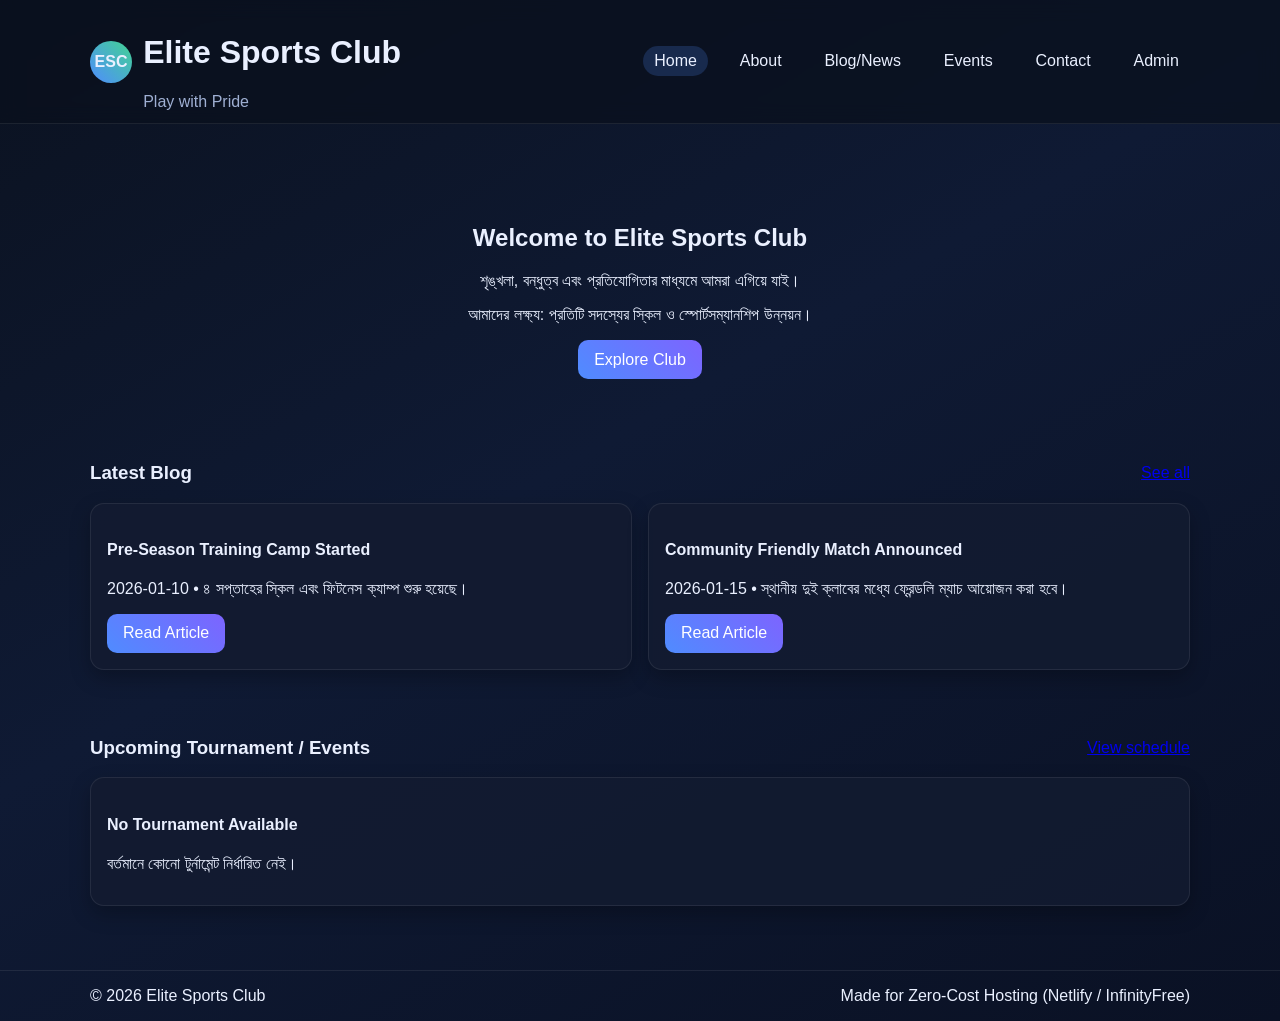
==== index.html @ b6695c3d "Create full club website starter template with admin demo" ====
<!DOCTYPE html>
<html lang="bn">
  <head>
    <meta charset="UTF-8" />
    <meta name="viewport" content="width=device-width, initial-scale=1.0" />
    <title>Elite Sports Club | Home</title>
    <link rel="stylesheet" href="assets/css/style.css" />
  </head>
  <body>
    <!-- হেডার: লোগো, ক্লাবের নাম এবং নেভিগেশন মেনু -->
    <header class="site-header glass">
      <div class="container header-wrap">
        <a class="brand" href="index.html">
          <div class="logo">ESC</div>
          <div>
            <h1>Elite Sports Club</h1>
            <p class="subtitle">Play with Pride</p>
          </div>
        </a>

        <button class="menu-btn" id="menuBtn" aria-label="Toggle menu">☰</button>
        <nav id="mainNav" class="nav-links">
          <a href="index.html" class="active">Home</a>
          <a href="pages/about/about.html">About</a>
          <a href="pages/blogs/blogs.html">Blog/News</a>
          <a href="pages/events/events.html">Events</a>
          <a href="pages/contact.html">Contact</a>
          <a href="pages/admin/login.html">Admin</a>
        </nav>
      </div>
    </header>

    <main>
      <!-- হিরো সেকশন: ক্লাব পরিচিতি ও ২ লাইনের স্লোগান -->
      <section class="hero">
        <div class="container hero-inner fade-in">
          <h2>Welcome to Elite Sports Club</h2>
          <p>শৃঙ্খলা, বন্ধুত্ব এবং প্রতিযোগিতার মাধ্যমে আমরা এগিয়ে যাই।</p>
          <p>আমাদের লক্ষ্য: প্রতিটি সদস্যের স্কিল ও স্পোর্টসম্যানশিপ উন্নয়ন।</p>
          <a class="btn" href="pages/about/about.html">Explore Club</a>
        </div>
      </section>

      <!-- সর্বশেষ ব্লগ: JSON থেকে ডাইনামিকভাবে সর্বশেষ ৩টি পোস্ট দেখানো হবে -->
      <section class="section container">
        <div class="section-title-row">
          <h3>Latest Blog</h3>
          <a href="pages/blogs/blogs.html">See all</a>
        </div>
        <div id="latestBlogs" class="card-grid"></div>
      </section>

      <!-- আসন্ন টুর্নামেন্ট: না থাকলে “No Tournament Available” -->
      <section class="section container">
        <div class="section-title-row">
          <h3>Upcoming Tournament / Events</h3>
          <a href="pages/events/events.html">View schedule</a>
        </div>
        <div id="upcomingEvents" class="card-grid"></div>
      </section>
    </main>

    <footer class="site-footer">
      <div class="container footer-wrap">
        <p>© <span id="year"></span> Elite Sports Club</p>
        <p>Made for Zero-Cost Hosting (Netlify / InfinityFree)</p>
      </div>
    </footer>

    <script src="assets/js/script.js"></script>
  </body>
</html>
---- assets/css/style.css ----
:root {
  --bg: #0b1220;
  --card: #131c31;
  --text: #eaf0ff;
  --muted: #9fb0d3;
  --primary: #4f8cff;
  --accent: #42d392;
}
* { box-sizing: border-box; }
body {
  margin: 0;
  font-family: "Segoe UI", Arial, sans-serif;
  background: linear-gradient(150deg, #0b1220, #0f1a34 45%, #0a1124);
  color: var(--text);
}
.container { width: min(1100px, 92%); margin: auto; }
.site-header { position: sticky; top: 0; z-index: 10; }
.glass { backdrop-filter: blur(10px); background: rgba(10, 16, 30, 0.75); border-bottom: 1px solid rgba(255,255,255,.08); }
.header-wrap { display: flex; align-items: center; justify-content: space-between; padding: .8rem 0; }
.brand { display: flex; gap: .7rem; align-items: center; text-decoration: none; color: var(--text); }
.logo { width: 42px; height: 42px; border-radius: 50%; display: grid; place-items: center; background: linear-gradient(45deg, var(--primary), var(--accent)); font-weight: 700; }
.subtitle { margin: 0; color: var(--muted); }
.nav-links a { color: var(--text); text-decoration: none; margin-left: 1rem; padding: .4rem .7rem; border-radius: 999px; transition: .3s ease; }
.nav-links a:hover, .nav-links a.active { background: rgba(79,140,255,.2); transform: translateY(-2px); }
.menu-btn { display: none; }
.hero { padding: 5rem 0 3rem; }
.hero-inner { text-align: center; }
.section { padding: 1rem 0 2rem; }
.section-title-row { display: flex; justify-content: space-between; align-items: center; gap: 1rem; }
.card-grid { display: grid; grid-template-columns: repeat(auto-fit,minmax(240px,1fr)); gap: 1rem; }
.card { background: rgba(19,28,49,.85); border: 1px solid rgba(255,255,255,.08); border-radius: 14px; padding: 1rem; box-shadow: 0 8px 20px rgba(0,0,0,.25); transition: transform .35s ease, box-shadow .35s ease; }
.card:hover { transform: translateY(-6px) scale(1.01); box-shadow: 0 14px 26px rgba(79,140,255,.18); }
.btn { display: inline-block; background: linear-gradient(45deg, var(--primary), #7d64ff); color: #fff; border: none; border-radius: 10px; padding: .65rem 1rem; cursor: pointer; text-decoration: none; transition: .25s ease; }
.btn:hover { filter: brightness(1.12); transform: translateY(-2px); }
.danger { background: linear-gradient(45deg,#ec4899,#ef4444); }
.field { display: grid; gap: .35rem; margin: .65rem 0; }
input, textarea { width: 100%; background: #0d1528; border: 1px solid #2a3a62; border-radius: 8px; padding: .65rem; color: #fff; }
textarea { min-height: 110px; }
.note { color: var(--muted); font-size: .92rem; }
.site-footer { border-top: 1px solid rgba(255,255,255,.08); margin-top: 2rem; }
.footer-wrap { display: flex; justify-content: space-between; flex-wrap: wrap; }
.fade-in { animation: fade .9s ease both; }
@keyframes fade { from { opacity: 0; transform: translateY(14px);} to { opacity: 1; transform: translateY(0);} }
.admin-grid { display: grid; grid-template-columns: repeat(auto-fit,minmax(220px,1fr)); gap: .7rem; }
@media (max-width: 768px) {
  .menu-btn { display: block; background: transparent; color: var(--text); border: 1px solid #355; padding: .45rem .6rem; border-radius: 8px; }
  .nav-links { display: none; position: absolute; top: 64px; right: 4%; background: #0d1528; border: 1px solid #2b3f6e; border-radius: 10px; padding: .8rem; }
  .nav-links.show { display: grid; }
  .nav-links a { margin: .2rem 0; }
}
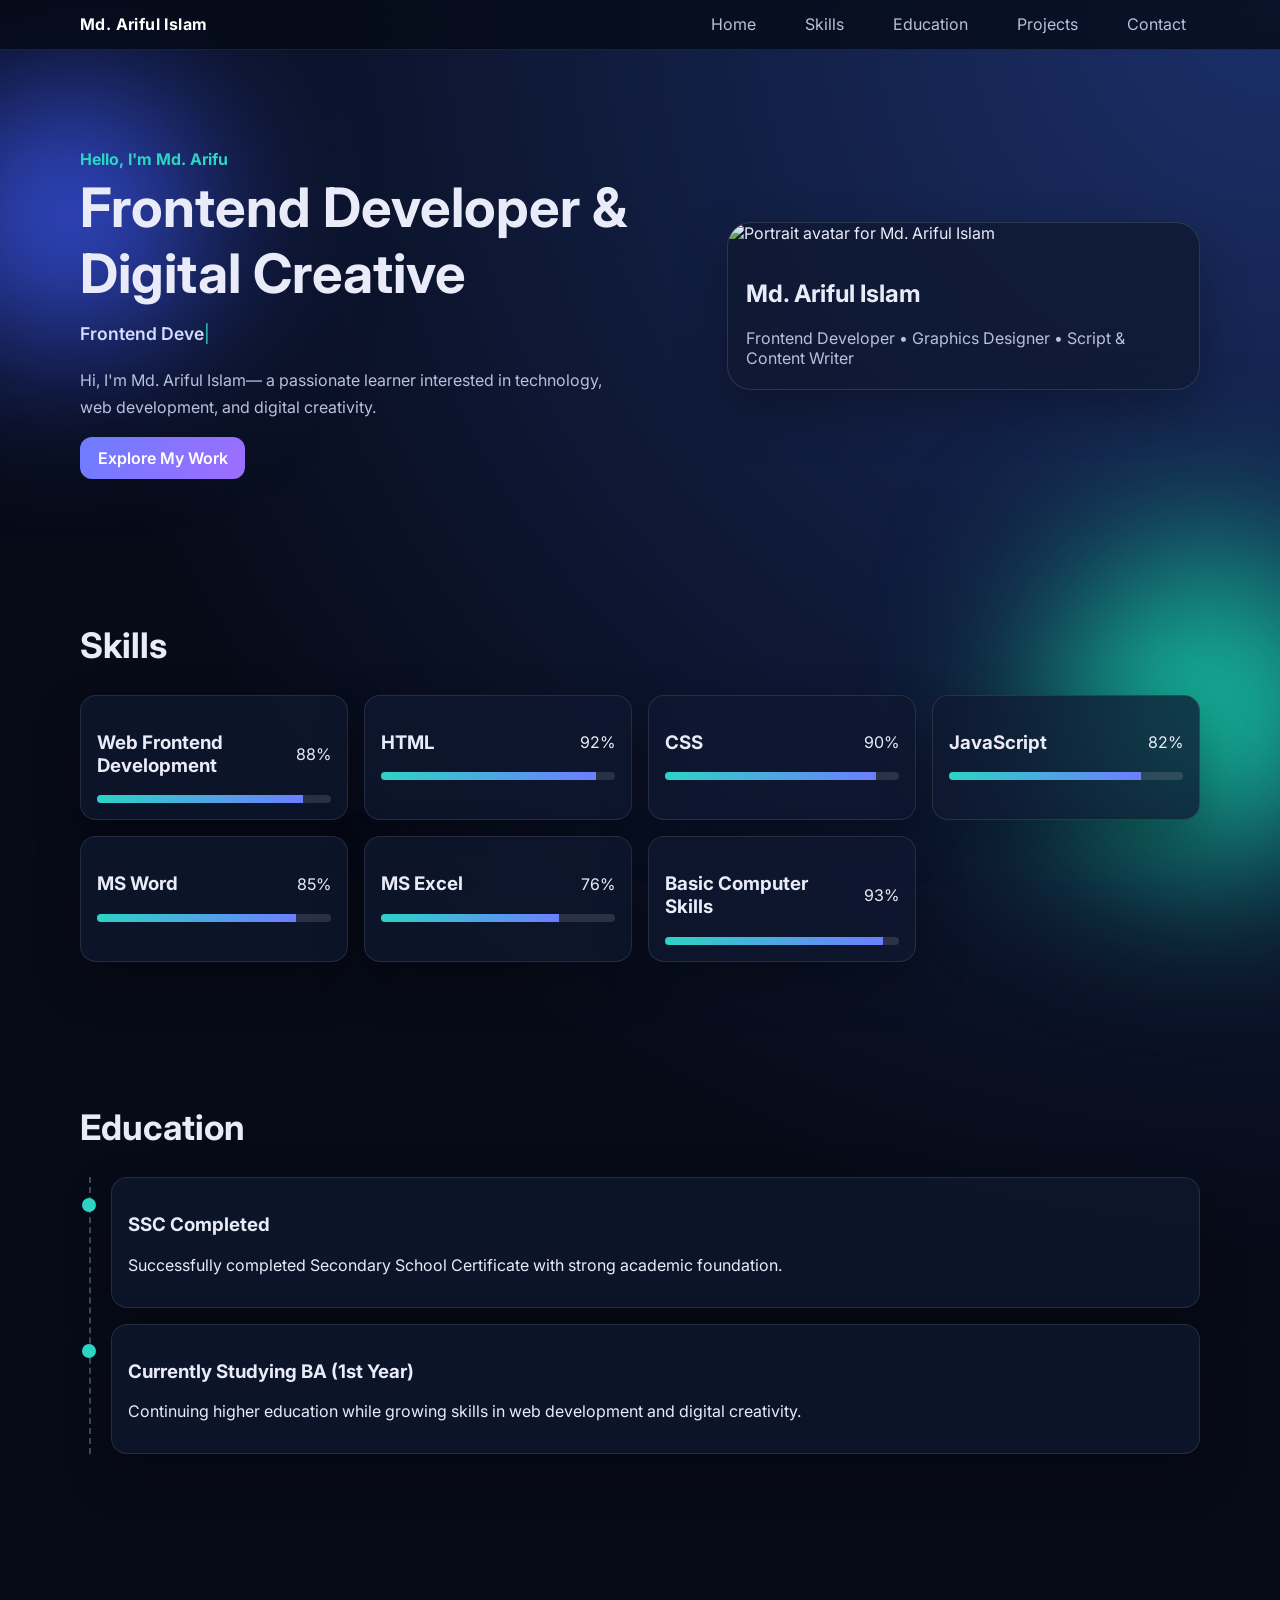
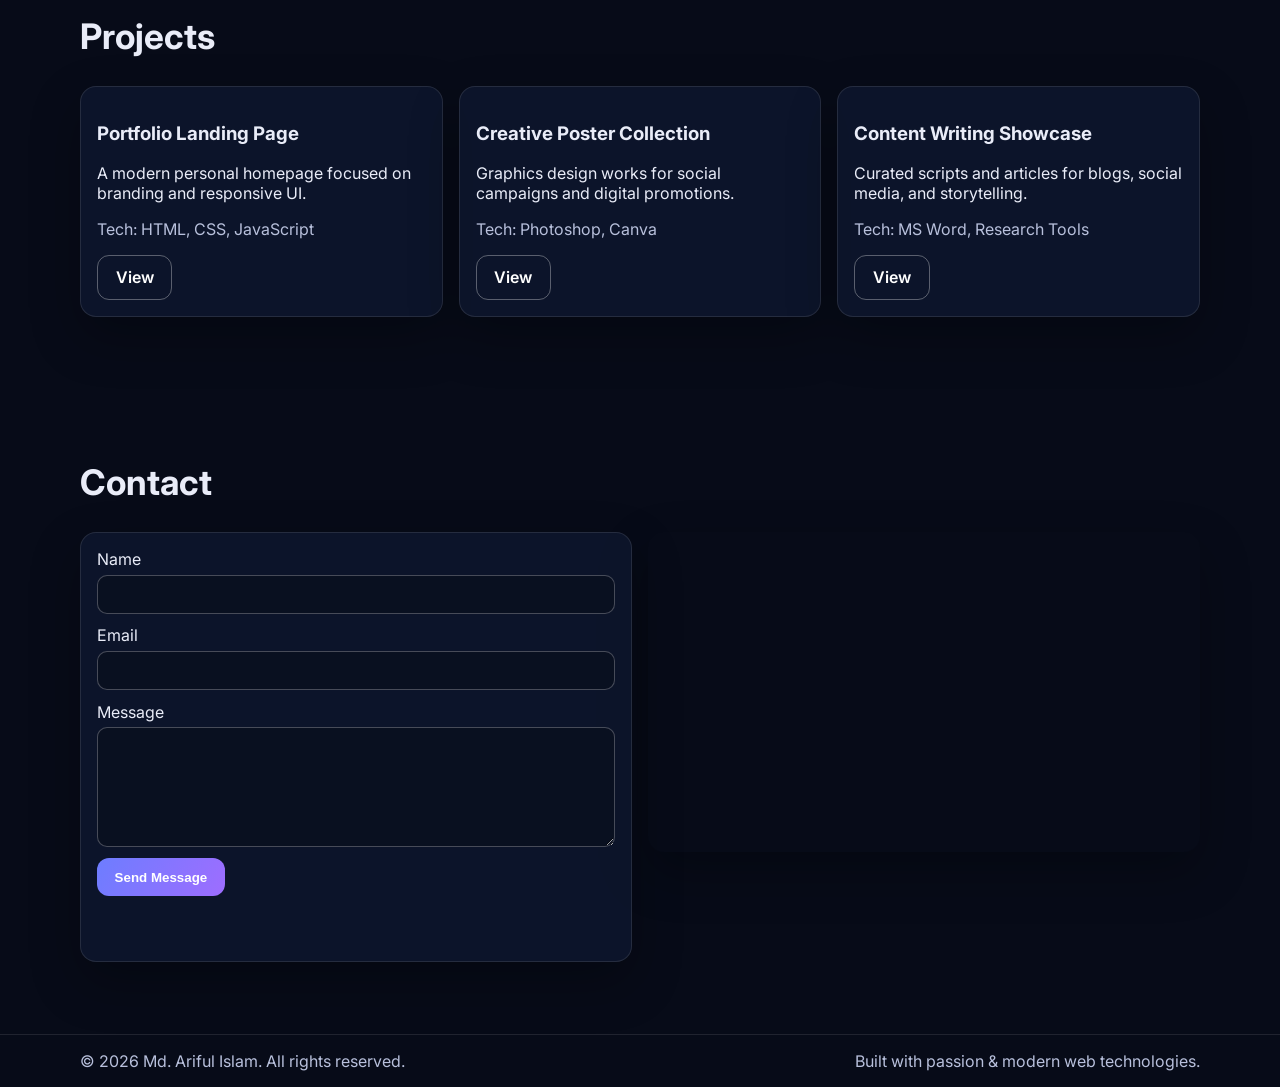
==== commit bb91ed3b: "Build interactive personal portfolio landing page" ====
--- a/index.html
+++ b/index.html
@@ -1,72 +1,194 @@
 <!DOCTYPE html>
-<html lang="bn">
+<html lang="en">
   <head>
     <meta charset="UTF-8" />
     <meta name="viewport" content="width=device-width, initial-scale=1.0" />
-    <title>Elite Sports Club | Home</title>
+    <title>Md. Ariful Islam | Frontend Developer Portfolio</title>
+    <meta
+      name="description"
+      content="Personal portfolio of Md. Ariful Islam, showcasing frontend development, design, writing, education, and projects with modern interactive UI."
+    />
+    <link rel="preconnect" href="https://fonts.googleapis.com" />
+    <link rel="preconnect" href="https://fonts.gstatic.com" crossorigin />
+    <link
+      href="https://fonts.googleapis.com/css2?family=Inter:wght@400;500;600;700;800&display=swap"
+      rel="stylesheet"
+    />
+    <link
+      rel="stylesheet"
+      href="https://cdnjs.cloudflare.com/ajax/libs/animate.css/4.1.1/animate.min.css"
+    />
+    <link
+      rel="stylesheet"
+      href="https://cdnjs.cloudflare.com/ajax/libs/aos/2.3.4/aos.css"
+    />
+    <link
+      rel="stylesheet"
+      href="https://cdnjs.cloudflare.com/ajax/libs/font-awesome/6.5.2/css/all.min.css"
+    />
     <link rel="stylesheet" href="assets/css/style.css" />
   </head>
   <body>
-    <!-- হেডার: লোগো, ক্লাবের নাম এবং নেভিগেশন মেনু -->
-    <header class="site-header glass">
-      <div class="container header-wrap">
-        <a class="brand" href="index.html">
-          <div class="logo">ESC</div>
-          <div>
-            <h1>Elite Sports Club</h1>
-            <p class="subtitle">Play with Pride</p>
-          </div>
-        </a>
+    <div class="bg-glow bg-glow-1"></div>
+    <div class="bg-glow bg-glow-2"></div>
 
-        <button class="menu-btn" id="menuBtn" aria-label="Toggle menu">☰</button>
-        <nav id="mainNav" class="nav-links">
-          <a href="index.html" class="active">Home</a>
-          <a href="pages/about/about.html">About</a>
-          <a href="pages/blogs/blogs.html">Blog/News</a>
-          <a href="pages/events/events.html">Events</a>
-          <a href="pages/contact.html">Contact</a>
-          <a href="pages/admin/login.html">Admin</a>
+    <header class="site-header">
+      <div class="container nav-wrap">
+        <a class="brand" href="#home">Md. Ariful Islam</a>
+        <button id="menuBtn" class="menu-btn" aria-label="Toggle navigation">
+          <i class="fa-solid fa-bars"></i>
+        </button>
+        <nav id="mainNav" class="main-nav">
+          <a href="#home">Home</a>
+          <a href="#skills">Skills</a>
+          <a href="#education">Education</a>
+          <a href="#projects">Projects</a>
+          <a href="#contact">Contact</a>
         </nav>
       </div>
     </header>
 
     <main>
-      <!-- হিরো সেকশন: ক্লাব পরিচিতি ও ২ লাইনের স্লোগান -->
-      <section class="hero">
-        <div class="container hero-inner fade-in">
-          <h2>Welcome to Elite Sports Club</h2>
-          <p>শৃঙ্খলা, বন্ধুত্ব এবং প্রতিযোগিতার মাধ্যমে আমরা এগিয়ে যাই।</p>
-          <p>আমাদের লক্ষ্য: প্রতিটি সদস্যের স্কিল ও স্পোর্টসম্যানশিপ উন্নয়ন।</p>
-          <a class="btn" href="pages/about/about.html">Explore Club</a>
+      <section id="home" class="hero section">
+        <div class="container hero-grid">
+          <div class="hero-content" data-aos="fade-up">
+            <p class="eyebrow animate__animated animate__fadeInDown">Hello, I'm Md. Arifu</p>
+            <h1>Frontend Developer & Digital Creative</h1>
+            <p class="typing-wrap">
+              <span id="typingText" class="typing-text"></span><span class="cursor">|</span>
+            </p>
+            <p class="intro">
+              Hi, I'm Md. Ariful Islam— a passionate learner interested in technology, web development,
+              and digital creativity.
+            </p>
+            <a href="#projects" class="btn-primary">Explore My Work</a>
+          </div>
+
+          <div class="profile-card" data-aos="zoom-in" data-aos-delay="150">
+            <img
+              src="https://images.unsplash.com/photo-1506794778202-cad84cf45f1d?auto=format&fit=crop&w=700&q=80"
+              alt="Portrait avatar for Md. Ariful Islam"
+            />
+            <div>
+              <h2>Md. Ariful Islam</h2>
+              <p>Frontend Developer • Graphics Designer • Script & Content Writer</p>
+            </div>
+          </div>
         </div>
       </section>
 
-      <!-- সর্বশেষ ব্লগ: JSON থেকে ডাইনামিকভাবে সর্বশেষ ৩টি পোস্ট দেখানো হবে -->
-      <section class="section container">
-        <div class="section-title-row">
-          <h3>Latest Blog</h3>
-          <a href="pages/blogs/blogs.html">See all</a>
+      <section id="skills" class="section">
+        <div class="container">
+          <h2 class="section-title" data-aos="fade-right">Skills</h2>
+          <div class="skills-grid">
+            <article class="skill-card" data-aos="fade-up" data-tooltip="Building modern and responsive web interfaces.">
+              <div class="skill-head"><h3>Web Frontend Development</h3><span>88%</span></div>
+              <div class="progress"><span data-level="88"></span></div>
+            </article>
+            <article class="skill-card" data-aos="fade-up" data-aos-delay="60" data-tooltip="Semantic page structure and accessibility.">
+              <div class="skill-head"><h3>HTML</h3><span>92%</span></div>
+              <div class="progress"><span data-level="92"></span></div>
+            </article>
+            <article class="skill-card" data-aos="fade-up" data-aos-delay="100" data-tooltip="Modern layouts, responsive design, and animations.">
+              <div class="skill-head"><h3>CSS</h3><span>90%</span></div>
+              <div class="progress"><span data-level="90"></span></div>
+            </article>
+            <article class="skill-card" data-aos="fade-up" data-aos-delay="140" data-tooltip="Interactive UI and frontend logic.">
+              <div class="skill-head"><h3>JavaScript</h3><span>82%</span></div>
+              <div class="progress"><span data-level="82"></span></div>
+            </article>
+            <article class="skill-card" data-aos="fade-up" data-aos-delay="180" data-tooltip="Document creation and formatting.">
+              <div class="skill-head"><h3>MS Word</h3><span>85%</span></div>
+              <div class="progress"><span data-level="85"></span></div>
+            </article>
+            <article class="skill-card" data-aos="fade-up" data-aos-delay="220" data-tooltip="Spreadsheets, formulas, and reporting basics.">
+              <div class="skill-head"><h3>MS Excel</h3><span>76%</span></div>
+              <div class="progress"><span data-level="76"></span></div>
+            </article>
+            <article class="skill-card" data-aos="fade-up" data-aos-delay="260" data-tooltip="Daily digital productivity and technical confidence.">
+              <div class="skill-head"><h3>Basic Computer Skills</h3><span>93%</span></div>
+              <div class="progress"><span data-level="93"></span></div>
+            </article>
+          </div>
         </div>
-        <div id="latestBlogs" class="card-grid"></div>
       </section>
 
-      <!-- আসন্ন টুর্নামেন্ট: না থাকলে “No Tournament Available” -->
-      <section class="section container">
-        <div class="section-title-row">
-          <h3>Upcoming Tournament / Events</h3>
-          <a href="pages/events/events.html">View schedule</a>
+      <section id="education" class="section">
+        <div class="container">
+          <h2 class="section-title" data-aos="fade-right">Education</h2>
+          <div class="timeline">
+            <article class="timeline-card" data-aos="fade-left">
+              <span class="timeline-dot"></span>
+              <h3>SSC Completed</h3>
+              <p>Successfully completed Secondary School Certificate with strong academic foundation.</p>
+            </article>
+            <article class="timeline-card" data-aos="fade-left" data-aos-delay="120">
+              <span class="timeline-dot"></span>
+              <h3>Currently Studying BA (1st Year)</h3>
+              <p>Continuing higher education while growing skills in web development and digital creativity.</p>
+            </article>
+          </div>
         </div>
-        <div id="upcomingEvents" class="card-grid"></div>
+      </section>
+
+      <section id="projects" class="section">
+        <div class="container">
+          <h2 class="section-title" data-aos="fade-right">Projects</h2>
+          <div class="project-grid">
+            <article class="project-card" data-aos="zoom-in-up">
+              <h3>Portfolio Landing Page</h3>
+              <p>A modern personal homepage focused on branding and responsive UI.</p>
+              <p class="meta">Tech: HTML, CSS, JavaScript</p>
+              <a class="btn-ghost" href="#">View</a>
+            </article>
+            <article class="project-card" data-aos="zoom-in-up" data-aos-delay="90">
+              <h3>Creative Poster Collection</h3>
+              <p>Graphics design works for social campaigns and digital promotions.</p>
+              <p class="meta">Tech: Photoshop, Canva</p>
+              <a class="btn-ghost" href="#">View</a>
+            </article>
+            <article class="project-card" data-aos="zoom-in-up" data-aos-delay="160">
+              <h3>Content Writing Showcase</h3>
+              <p>Curated scripts and articles for blogs, social media, and storytelling.</p>
+              <p class="meta">Tech: MS Word, Research Tools</p>
+              <a class="btn-ghost" href="#">View</a>
+            </article>
+          </div>
+        </div>
+      </section>
+
+      <section id="contact" class="section">
+        <div class="container">
+          <h2 class="section-title" data-aos="fade-right">Contact</h2>
+          <div class="contact-grid">
+            <form id="contactForm" class="contact-form" data-aos="fade-up">
+              <label>Name<input type="text" id="name" required /></label>
+              <label>Email<input type="email" id="email" required /></label>
+              <label>Message<textarea id="message" required></textarea></label>
+              <button type="submit" class="btn-primary">Send Message</button>
+              <p id="formMsg" class="form-msg" aria-live="polite"></p>
+            </form>
+            <iframe
+              data-aos="fade-up"
+              data-aos-delay="120"
+              title="Google map location"
+              src="https://www.google.com/maps?q=Dhaka,Bangladesh&output=embed"
+              loading="lazy"
+              referrerpolicy="no-referrer-when-downgrade"
+            ></iframe>
+          </div>
+        </div>
       </section>
     </main>
 
     <footer class="site-footer">
       <div class="container footer-wrap">
-        <p>© <span id="year"></span> Elite Sports Club</p>
-        <p>Made for Zero-Cost Hosting (Netlify / InfinityFree)</p>
+        <p>© <span id="year"></span> Md. Ariful Islam. All rights reserved.</p>
+        <p>Built with passion & modern web technologies.</p>
       </div>
     </footer>
 
+    <script src="https://cdnjs.cloudflare.com/ajax/libs/aos/2.3.4/aos.js"></script>
     <script src="assets/js/script.js"></script>
   </body>
 </html>
--- a/assets/css/style.css
+++ b/assets/css/style.css
@@ -1,50 +1,392 @@
 :root {
-  --bg: #0b1220;
-  --card: #131c31;
-  --text: #eaf0ff;
-  --muted: #9fb0d3;
-  --primary: #4f8cff;
-  --accent: #42d392;
-}
-* { box-sizing: border-box; }
+  --bg: #070b18;
+  --surface: rgba(15, 24, 48, 0.75);
+  --surface-strong: #101a33;
+  --text: #e9ecf8;
+  --muted: #b8c0dc;
+  --primary: #6d7dff;
+  --accent: #2cd4c4;
+  --shadow: 0 20px 50px rgba(0, 0, 0, 0.28);
+}
+
+* {
+  box-sizing: border-box;
+}
+
+html {
+  scroll-behavior: smooth;
+}
+
 body {
   margin: 0;
-  font-family: "Segoe UI", Arial, sans-serif;
-  background: linear-gradient(150deg, #0b1220, #0f1a34 45%, #0a1124);
+  font-family: "Inter", sans-serif;
   color: var(--text);
-}
-.container { width: min(1100px, 92%); margin: auto; }
-.site-header { position: sticky; top: 0; z-index: 10; }
-.glass { backdrop-filter: blur(10px); background: rgba(10, 16, 30, 0.75); border-bottom: 1px solid rgba(255,255,255,.08); }
-.header-wrap { display: flex; align-items: center; justify-content: space-between; padding: .8rem 0; }
-.brand { display: flex; gap: .7rem; align-items: center; text-decoration: none; color: var(--text); }
-.logo { width: 42px; height: 42px; border-radius: 50%; display: grid; place-items: center; background: linear-gradient(45deg, var(--primary), var(--accent)); font-weight: 700; }
-.subtitle { margin: 0; color: var(--muted); }
-.nav-links a { color: var(--text); text-decoration: none; margin-left: 1rem; padding: .4rem .7rem; border-radius: 999px; transition: .3s ease; }
-.nav-links a:hover, .nav-links a.active { background: rgba(79,140,255,.2); transform: translateY(-2px); }
-.menu-btn { display: none; }
-.hero { padding: 5rem 0 3rem; }
-.hero-inner { text-align: center; }
-.section { padding: 1rem 0 2rem; }
-.section-title-row { display: flex; justify-content: space-between; align-items: center; gap: 1rem; }
-.card-grid { display: grid; grid-template-columns: repeat(auto-fit,minmax(240px,1fr)); gap: 1rem; }
-.card { background: rgba(19,28,49,.85); border: 1px solid rgba(255,255,255,.08); border-radius: 14px; padding: 1rem; box-shadow: 0 8px 20px rgba(0,0,0,.25); transition: transform .35s ease, box-shadow .35s ease; }
-.card:hover { transform: translateY(-6px) scale(1.01); box-shadow: 0 14px 26px rgba(79,140,255,.18); }
-.btn { display: inline-block; background: linear-gradient(45deg, var(--primary), #7d64ff); color: #fff; border: none; border-radius: 10px; padding: .65rem 1rem; cursor: pointer; text-decoration: none; transition: .25s ease; }
-.btn:hover { filter: brightness(1.12); transform: translateY(-2px); }
-.danger { background: linear-gradient(45deg,#ec4899,#ef4444); }
-.field { display: grid; gap: .35rem; margin: .65rem 0; }
-input, textarea { width: 100%; background: #0d1528; border: 1px solid #2a3a62; border-radius: 8px; padding: .65rem; color: #fff; }
-textarea { min-height: 110px; }
-.note { color: var(--muted); font-size: .92rem; }
-.site-footer { border-top: 1px solid rgba(255,255,255,.08); margin-top: 2rem; }
-.footer-wrap { display: flex; justify-content: space-between; flex-wrap: wrap; }
-.fade-in { animation: fade .9s ease both; }
-@keyframes fade { from { opacity: 0; transform: translateY(14px);} to { opacity: 1; transform: translateY(0);} }
-.admin-grid { display: grid; grid-template-columns: repeat(auto-fit,minmax(220px,1fr)); gap: .7rem; }
-@media (max-width: 768px) {
-  .menu-btn { display: block; background: transparent; color: var(--text); border: 1px solid #355; padding: .45rem .6rem; border-radius: 8px; }
-  .nav-links { display: none; position: absolute; top: 64px; right: 4%; background: #0d1528; border: 1px solid #2b3f6e; border-radius: 10px; padding: .8rem; }
-  .nav-links.show { display: grid; }
-  .nav-links a { margin: .2rem 0; }
-}
+  background: radial-gradient(circle at top right, #1b2f69 0%, transparent 42%), var(--bg);
+  min-height: 100vh;
+  overflow-x: hidden;
+}
+
+.bg-glow {
+  position: fixed;
+  border-radius: 50%;
+  filter: blur(90px);
+  z-index: -1;
+  pointer-events: none;
+  animation: float 10s infinite ease-in-out;
+}
+.bg-glow-1 {
+  width: 250px;
+  height: 250px;
+  background: #3f5cff;
+  top: 10%;
+  left: -60px;
+}
+.bg-glow-2 {
+  width: 300px;
+  height: 300px;
+  background: #16c9a6;
+  right: -80px;
+  bottom: 5%;
+  animation-delay: 1.5s;
+}
+
+.container {
+  width: min(1120px, 92%);
+  margin: 0 auto;
+}
+
+.section {
+  padding: 5.2rem 0 2rem;
+}
+
+.site-header {
+  position: sticky;
+  top: 0;
+  z-index: 20;
+  backdrop-filter: blur(14px);
+  border-bottom: 1px solid rgba(255, 255, 255, 0.09);
+  background: rgba(5, 10, 20, 0.76);
+}
+
+.nav-wrap {
+  padding: 0.9rem 0;
+  display: flex;
+  align-items: center;
+  justify-content: space-between;
+}
+
+.brand {
+  color: #fff;
+  text-decoration: none;
+  font-weight: 700;
+  letter-spacing: 0.4px;
+}
+
+.main-nav a {
+  color: var(--muted);
+  text-decoration: none;
+  margin-left: 1rem;
+  padding: 0.5rem 0.9rem;
+  border-radius: 999px;
+  transition: all 0.25s ease;
+}
+
+.main-nav a:hover {
+  background: rgba(109, 125, 255, 0.22);
+  color: #fff;
+}
+
+.menu-btn {
+  display: none;
+  border: 1px solid rgba(255, 255, 255, 0.35);
+  color: #fff;
+  padding: 0.45rem 0.6rem;
+  border-radius: 10px;
+  background: transparent;
+}
+
+.hero-grid {
+  display: grid;
+  gap: 2rem;
+  align-items: center;
+  grid-template-columns: 1.3fr 1fr;
+}
+
+.eyebrow {
+  color: var(--accent);
+  font-weight: 700;
+  margin-bottom: 0.3rem;
+}
+
+h1 {
+  margin: 0;
+  font-size: clamp(2rem, 5vw, 3.4rem);
+}
+
+.intro {
+  color: var(--muted);
+  max-width: 55ch;
+  line-height: 1.7;
+}
+
+.typing-wrap {
+  font-size: 1.1rem;
+  min-height: 1.6rem;
+}
+
+.typing-text {
+  color: #d5dcff;
+  font-weight: 600;
+}
+
+.cursor {
+  color: var(--accent);
+  animation: blink 0.9s infinite;
+}
+
+.profile-card {
+  background: var(--surface);
+  border: 1px solid rgba(255, 255, 255, 0.12);
+  border-radius: 24px;
+  overflow: hidden;
+  box-shadow: var(--shadow);
+}
+
+.profile-card img {
+  width: 100%;
+  height: 320px;
+  object-fit: cover;
+}
+
+.profile-card div {
+  padding: 1rem 1.1rem 1.35rem;
+}
+
+.profile-card p {
+  margin: 0;
+  color: var(--muted);
+}
+
+.btn-primary,
+.btn-ghost {
+  display: inline-block;
+  text-decoration: none;
+  border: none;
+  font-weight: 600;
+  border-radius: 12px;
+  padding: 0.7rem 1.1rem;
+  transition: transform 0.25s ease, filter 0.25s ease;
+}
+
+.btn-primary {
+  color: #fff;
+  background: linear-gradient(120deg, var(--primary), #9e6dff);
+}
+
+.btn-ghost {
+  color: #fff;
+  border: 1px solid rgba(255, 255, 255, 0.32);
+}
+
+.btn-primary:hover,
+.btn-ghost:hover {
+  transform: translateY(-3px);
+  filter: brightness(1.1);
+}
+
+.section-title {
+  font-size: clamp(1.55rem, 3.2vw, 2.2rem);
+}
+
+.skills-grid,
+.project-grid {
+  display: grid;
+  gap: 1rem;
+  grid-template-columns: repeat(auto-fit, minmax(220px, 1fr));
+}
+
+.skill-card,
+.project-card,
+.contact-form,
+.timeline-card {
+  background: var(--surface);
+  border: 1px solid rgba(255, 255, 255, 0.1);
+  border-radius: 16px;
+  padding: 1rem;
+  box-shadow: var(--shadow);
+  position: relative;
+}
+
+.skill-card:hover,
+.project-card:hover {
+  transform: translateY(-5px) scale(1.01);
+}
+
+.skill-card::after {
+  content: attr(data-tooltip);
+  position: absolute;
+  left: 1rem;
+  right: 1rem;
+  top: -38px;
+  font-size: 0.8rem;
+  padding: 0.35rem 0.55rem;
+  background: #202d53;
+  border-radius: 7px;
+  opacity: 0;
+  transform: translateY(4px);
+  transition: 0.2s ease;
+  pointer-events: none;
+}
+
+.skill-card:hover::after {
+  opacity: 1;
+  transform: translateY(0);
+}
+
+.skill-head {
+  display: flex;
+  justify-content: space-between;
+  align-items: center;
+  gap: 1rem;
+}
+
+.progress {
+  height: 8px;
+  border-radius: 999px;
+  background: rgba(255, 255, 255, 0.12);
+  overflow: hidden;
+}
+
+.progress span {
+  display: block;
+  height: 100%;
+  width: 0;
+  background: linear-gradient(120deg, var(--accent), var(--primary));
+  transition: width 1.2s ease;
+}
+
+.timeline {
+  border-left: 2px dashed rgba(255, 255, 255, 0.25);
+  margin-left: 0.55rem;
+  padding-left: 1.25rem;
+}
+
+.timeline-card {
+  margin-bottom: 1rem;
+}
+
+.timeline-dot {
+  width: 14px;
+  height: 14px;
+  border-radius: 50%;
+  background: var(--accent);
+  position: absolute;
+  left: -1.85rem;
+  top: 1.2rem;
+}
+
+.project-card .meta {
+  color: var(--muted);
+}
+
+.contact-grid {
+  display: grid;
+  gap: 1rem;
+  grid-template-columns: repeat(auto-fit, minmax(280px, 1fr));
+}
+
+label {
+  display: grid;
+  gap: 0.35rem;
+  margin-bottom: 0.7rem;
+}
+
+input,
+textarea {
+  width: 100%;
+  color: #fff;
+  border-radius: 10px;
+  border: 1px solid rgba(255, 255, 255, 0.25);
+  background: rgba(0, 0, 0, 0.2);
+  padding: 0.7rem;
+  transition: border-color 0.25s ease, transform 0.2s ease;
+}
+
+input:focus,
+textarea:focus {
+  outline: none;
+  border-color: var(--accent);
+  transform: translateY(-2px);
+}
+
+textarea {
+  min-height: 120px;
+  resize: vertical;
+}
+
+iframe {
+  width: 100%;
+  min-height: 320px;
+  border: 0;
+  border-radius: 16px;
+  box-shadow: var(--shadow);
+}
+
+.form-msg {
+  min-height: 1.1rem;
+  color: var(--accent);
+}
+
+.site-footer {
+  border-top: 1px solid rgba(255, 255, 255, 0.1);
+  margin-top: 2.5rem;
+}
+
+.footer-wrap {
+  display: flex;
+  justify-content: space-between;
+  gap: 1rem;
+  flex-wrap: wrap;
+  color: var(--muted);
+}
+
+@keyframes blink {
+  50% {
+    opacity: 0;
+  }
+}
+
+@keyframes float {
+  50% {
+    transform: translateY(-20px);
+  }
+}
+
+@media (max-width: 860px) {
+  .menu-btn {
+    display: block;
+  }
+
+  .main-nav {
+    display: none;
+    position: absolute;
+    right: 4%;
+    top: 62px;
+    background: #131f3c;
+    border: 1px solid rgba(255, 255, 255, 0.15);
+    border-radius: 12px;
+    padding: 0.6rem;
+  }
+
+  .main-nav.open {
+    display: grid;
+  }
+
+  .main-nav a {
+    margin: 0;
+  }
+
+  .hero-grid {
+    grid-template-columns: 1fr;
+  }
+}
